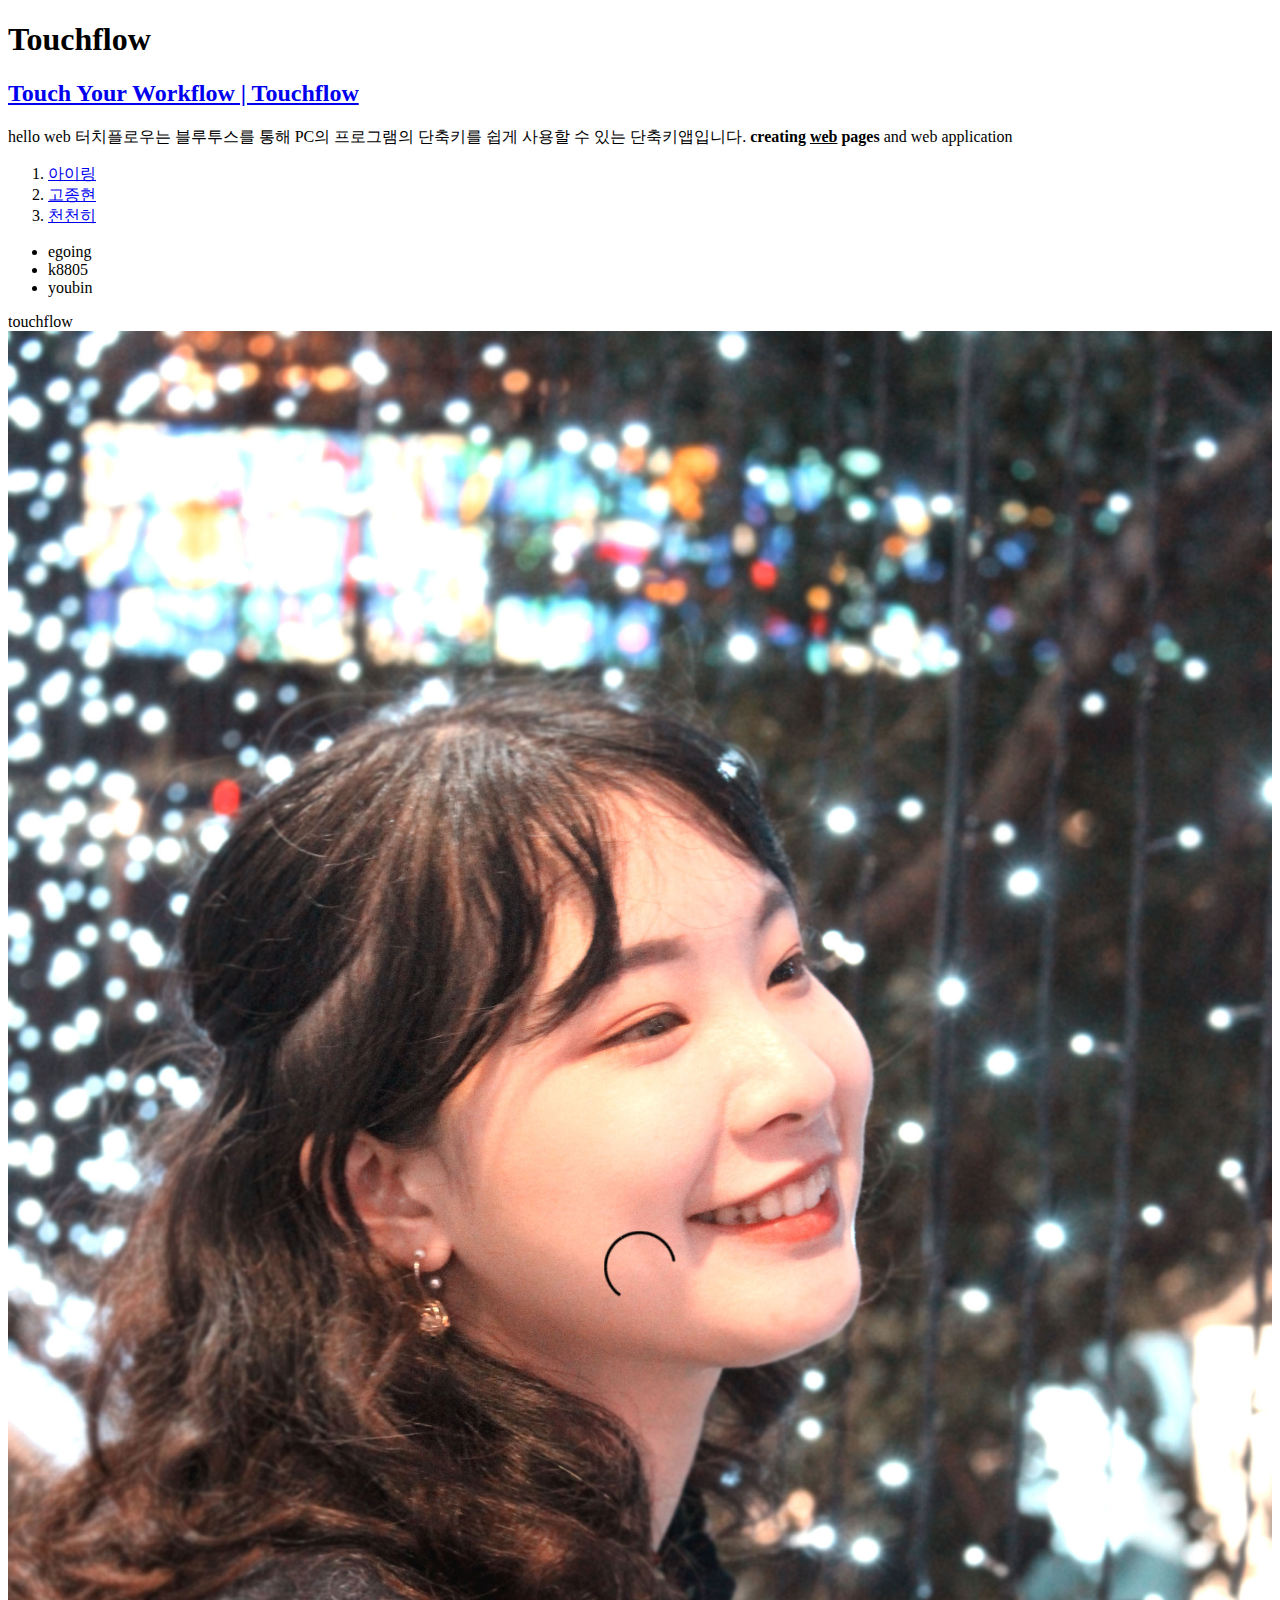
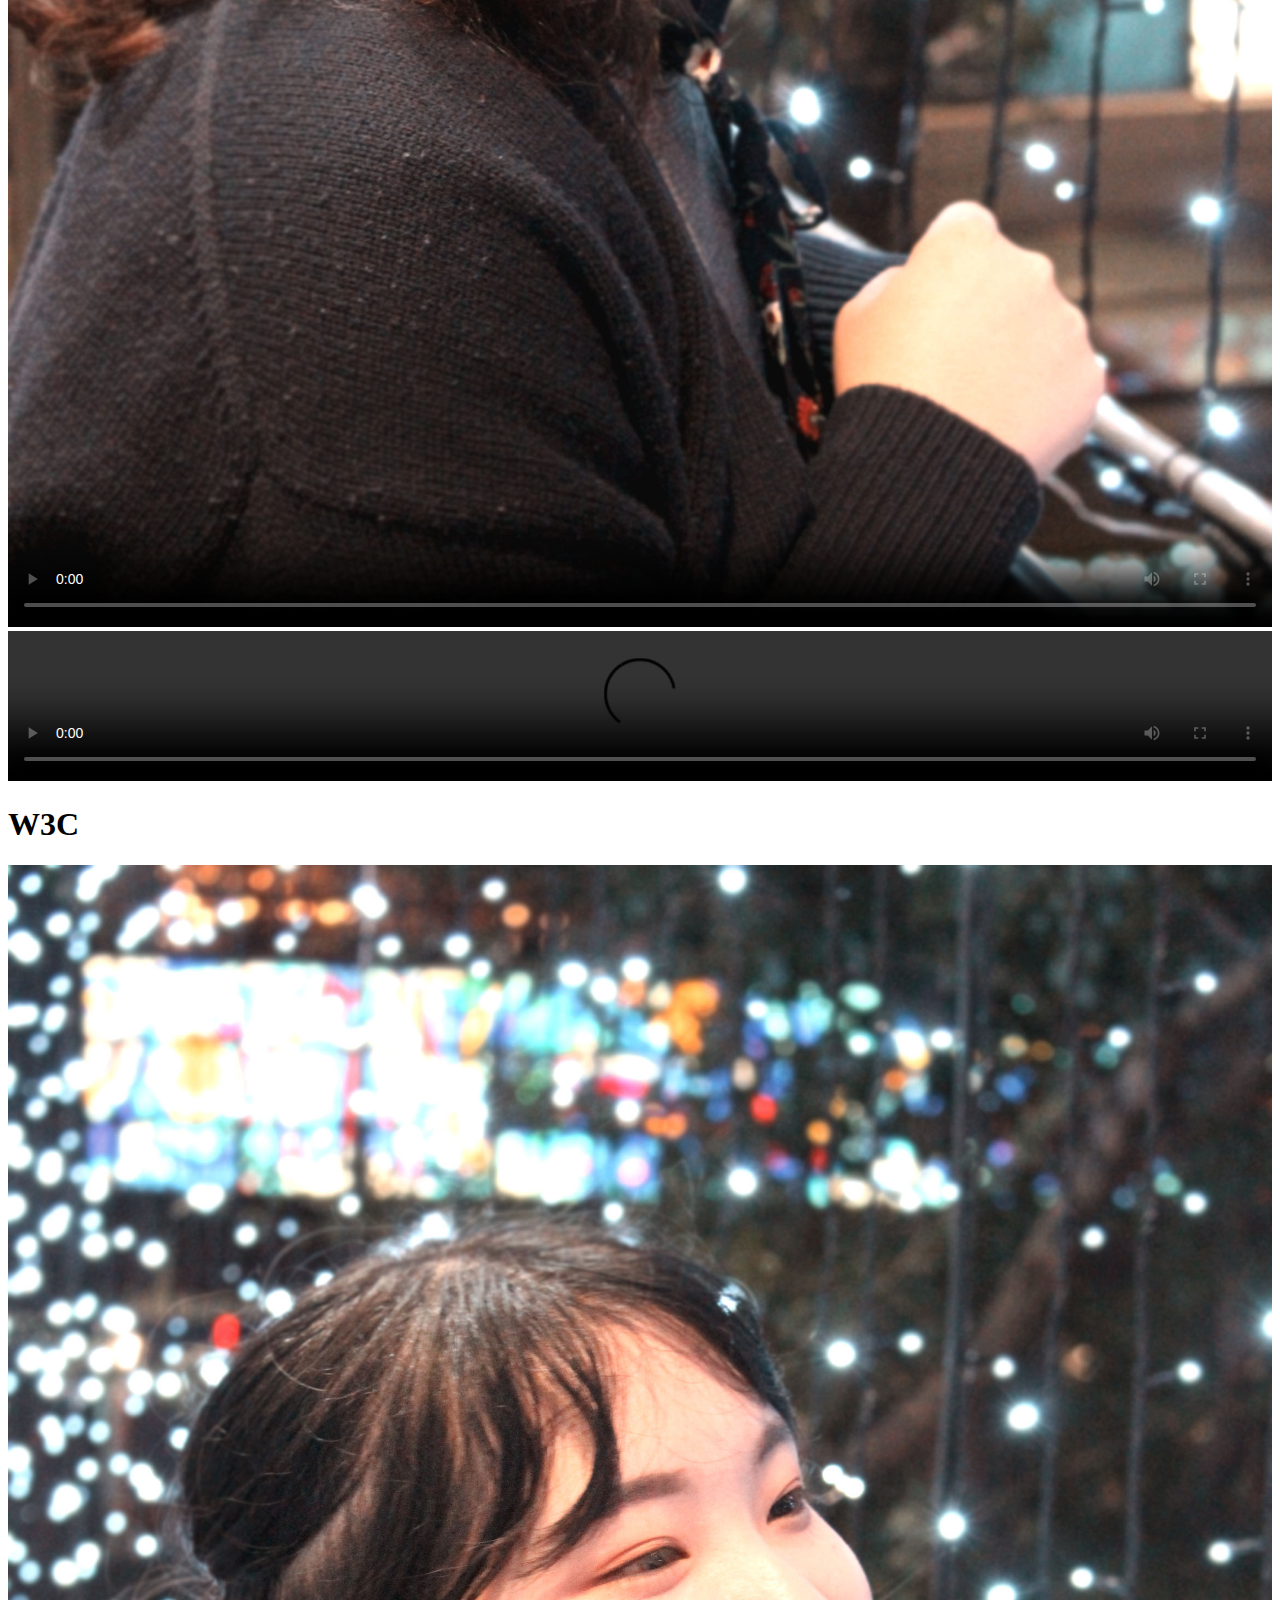
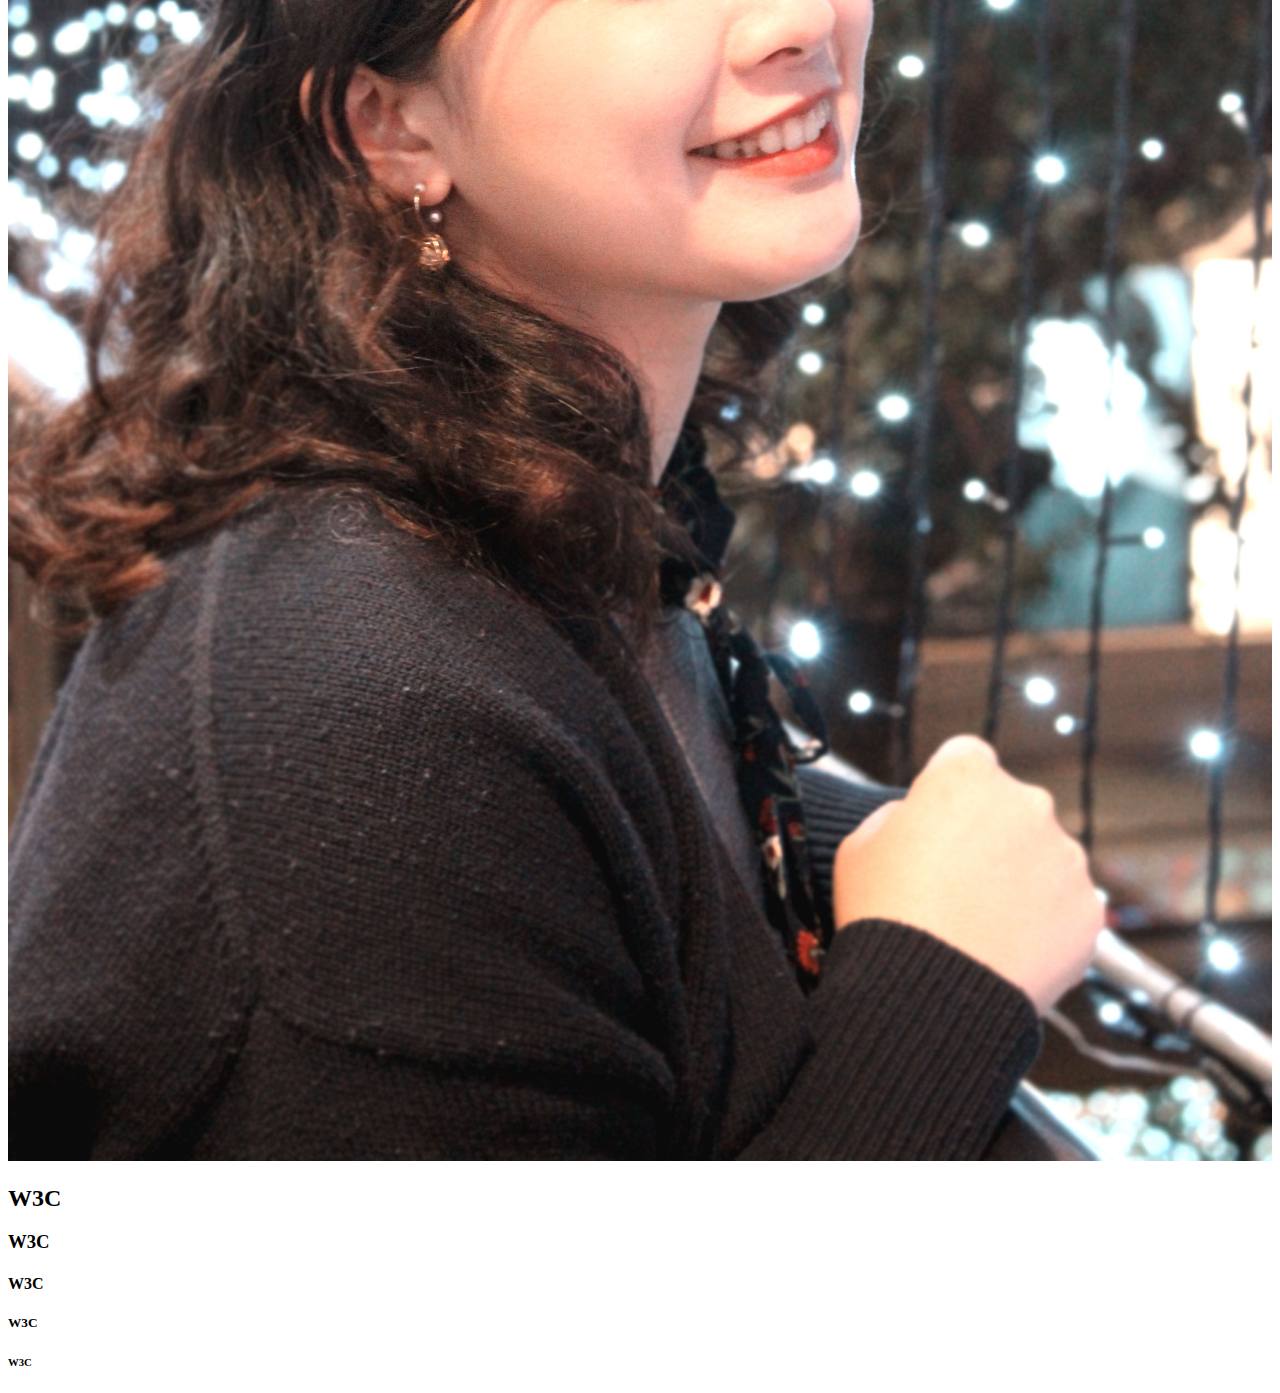
==== index.html @ d6e998e0 "first version" ====
<!DOCTYPE html>
<html lang="en" dir="ltr">
<head>
  <title>Touch Your Workflow | Touchflow   </title>
  <meta charset="utf-8">
</head>
<body>
 <h1>Touchflow</h1>
  <a href="http://flowithus.cafe24.com/main.jsp" target="_blank" title="Touchflow Your Workflow | 터치플로우 공식웹사이트">
    <h2><a href="index.html">Touch Your Workflow | Touchflow   </a></h2>
  </a>

  hello web 터치플로우는 블루투스를 통해 PC의 프로그램의 단축키를 쉽게 사용할 수 있는 단축키앱입니다.
  <strong>creating <u>web</u> pages</strong> and web application

  <ol>
    <li><a href="1.html">아이링</a></li>
    <li><a href="2.html">고종현</a></li>
    <li><a href="3.html">천천히</a></li>
  </ol>
  <ul>
    <li>egoing</li>
    <li>k8805</li>
    <li>youbin</li>
  </ul>


  touchflow <video src="goldentime.mp4" controls="true" poster="1234.jpg"  width="100%" type="video/mp4">
  이 문장은 여러분의 브라우저가 video태그를 지원하지 않을 때 화면에 표시합니다!
  </video>
  <video width="100%" autoplay controls>
  <source src= "goldentime.mp4" type="video/mp4">
  </video>


  <h1>W3C</h1>
  <img src="1234.jpg" width="100%">
  <h2>W3C</h2>
  <h3>W3C</h3>
  <h4>W3C</h4>
  <h5>W3C</h5>
  <h6>W3C</h6>
</body>

</html>
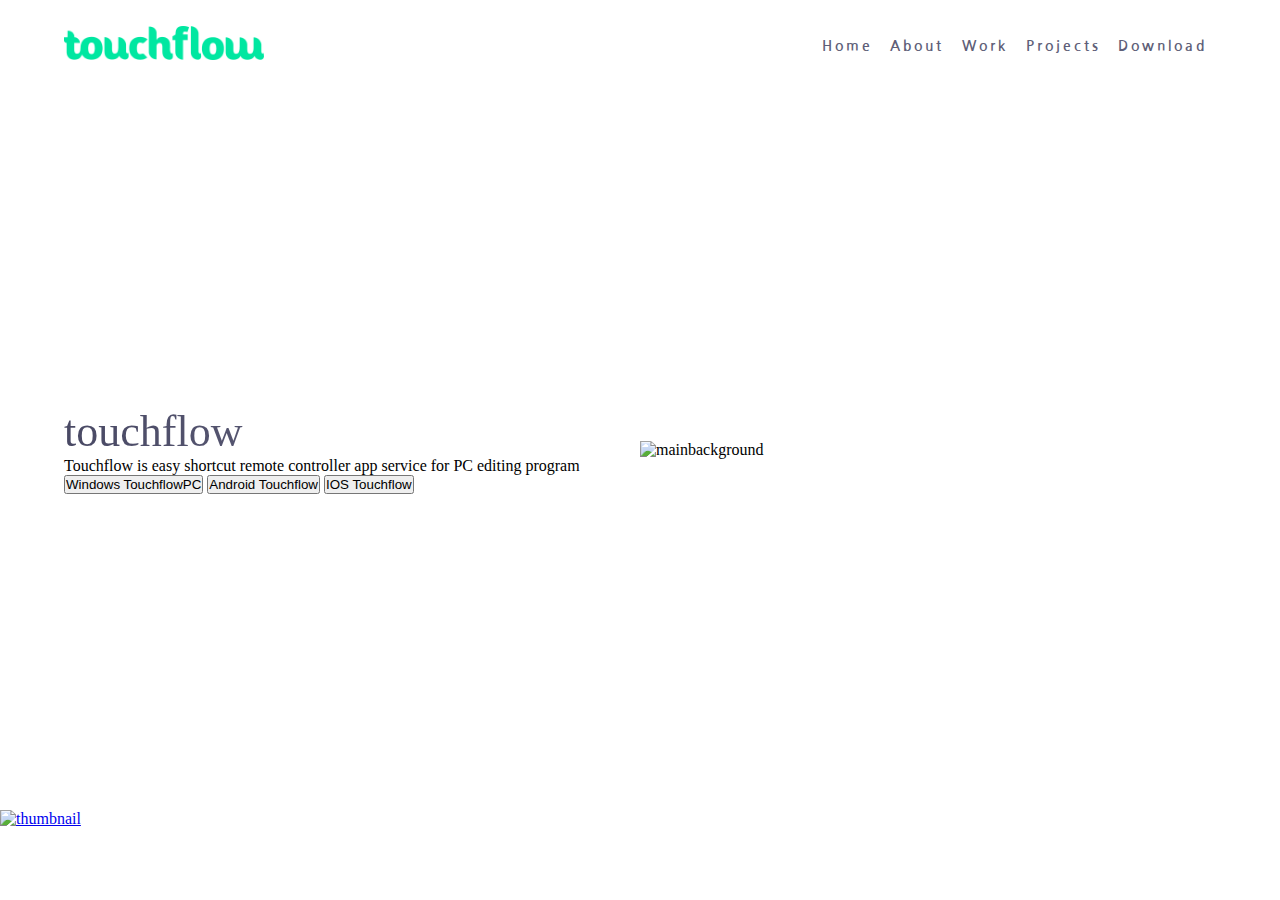
==== commit 66de54ef: "Add files via upload" ====
--- a/index.html
+++ b/index.html
@@ -1,45 +1,67 @@
 <!DOCTYPE html>
-<html lang="en" dir="ltr">
-<head>
-  <title>Touch Your Workflow | Touchflow   </title>
-  <meta charset="utf-8">
-</head>
-<body>
- <h1>Touchflow</h1>
-  <a href="http://flowithus.cafe24.com/main.jsp" target="_blank" title="Touchflow Your Workflow | 터치플로우 공식웹사이트">
-    <h2><a href="index.html">Touch Your Workflow | Touchflow   </a></h2>
-  </a>
+<html>
+  <head>
+    <meta charset="utf-8">
+    <meta name="twitter:" content="width=device-width, initial-scale=1.0">
+    <meta http-equiv="X-UA-Compatible" content="ie=edge">
+    <link rel="stylesheet" href="css\style.css">
+    <link href="https://fonts.googleapis.com/css?family=Nanum+Gothic&display=swap" rel="stylesheet">
+    <title>Touch Your Workflow | Touchflow</title>
+  </head>
+  <body>
+    <header>
+      <nav>
+        <div class="logo-container">
+          <img href="TouchflowWEB.html" src="./img/logo.png" alt="logo">
+        </div>
+        <!--
+        <div class="logo">
+          <a href="TouchflowWEB.html"><img src="img\logo.png" alt="logo"></a>
 
-  hello web 터치플로우는 블루투스를 통해 PC의 프로그램의 단축키를 쉽게 사용할 수 있는 단축키앱입니다.
-  <strong>creating <u>web</u> pages</strong> and web application
-
-  <ol>
-    <li><a href="1.html">아이링</a></li>
-    <li><a href="2.html">고종현</a></li>
-    <li><a href="3.html">천천히</a></li>
-  </ol>
-  <ul>
-    <li>egoing</li>
-    <li>k8805</li>
-    <li>youbin</li>
-  </ul>
+          글씨형 로고
+          <h4>터치플로우</h4>
+        </div>
+        -->
+        <ul class="nav-links">
+          <li><a href="#">Home</a></li>
+          <li><a href="#">About</a></li>
+          <li><a href="#">Work</a></li>
+          <li><a href="#">Projects</a></li>
+          <li><a href="#">Download</a></li>
+        </ul>
+        <div class="burger">
+          <div class="line1"></div>
+          <div class="line2"></div>
+          <div class="line3"></div>
+        </div>
+      </nav>
+    </header>
 
 
-  touchflow <video src="goldentime.mp4" controls="true" poster="1234.jpg"  width="100%" type="video/mp4">
-  이 문장은 여러분의 브라우저가 video태그를 지원하지 않을 때 화면에 표시합니다!
-  </video>
-  <video width="100%" autoplay controls>
-  <source src= "goldentime.mp4" type="video/mp4">
-  </video>
+      <main>
+        <section class="presentation">
+          <div class="introduction">
+            <div class="intro-text">
+              <h1>touchflow</h1>
+              <p>
+                Touchflow is easy shortcut remote controller app service for PC editing program
+              </p>
+            </div>
+            <div class="download">
+              <a href="TouchflowPC.exe" download><button class="Download-Windows">Windows TouchflowPC</button></a>
+              <a href="https://play.google.com/store/apps/details?id=com.adobe.premiererush.videoeditor&hl=ko" target="_blank"><button class="Download-Android">Android Touchflow</button></a>
+              <a href="https://play.google.com/store/apps/details?id=com.adobe.premiererush.videoeditor&hl=ko" target="_blank"><button class="Download-IOS">IOS Touchflow</button></a>
+            </div>
+          </div>
+          <div class="cover">
+            <img src="./img/mainbackground.png" alt="mainbackground">
+          </div>
+        </section>
+      </main>
 
+      <script src="js/app.js"></script>
 
-  <h1>W3C</h1>
-  <img src="1234.jpg" width="100%">
-  <h2>W3C</h2>
-  <h3>W3C</h3>
-  <h4>W3C</h4>
-  <h5>W3C</h5>
-  <h6>W3C</h6>
-</body>
+      <a href="TouchflowPC.exe" download><img src = "logo.png" alt="thumbnail" width="120"></a>
 
+  </body>
 </html>
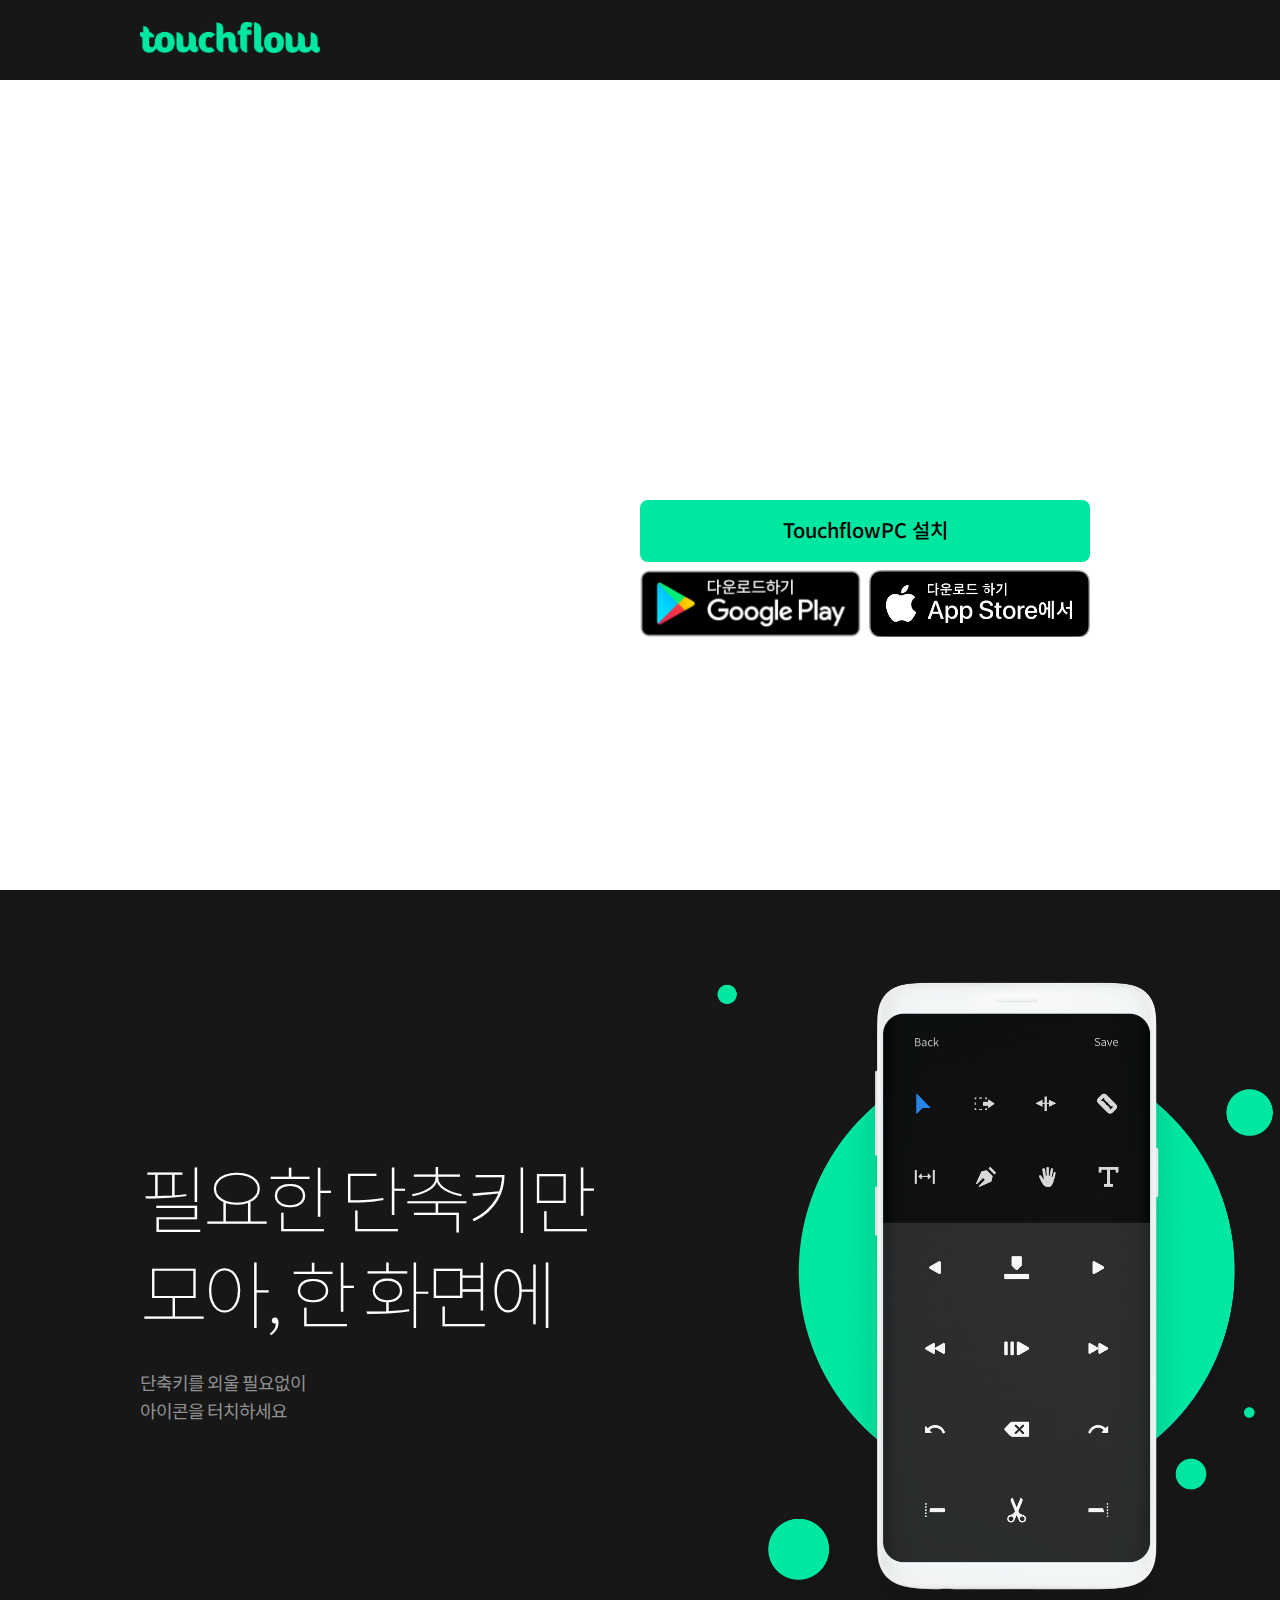
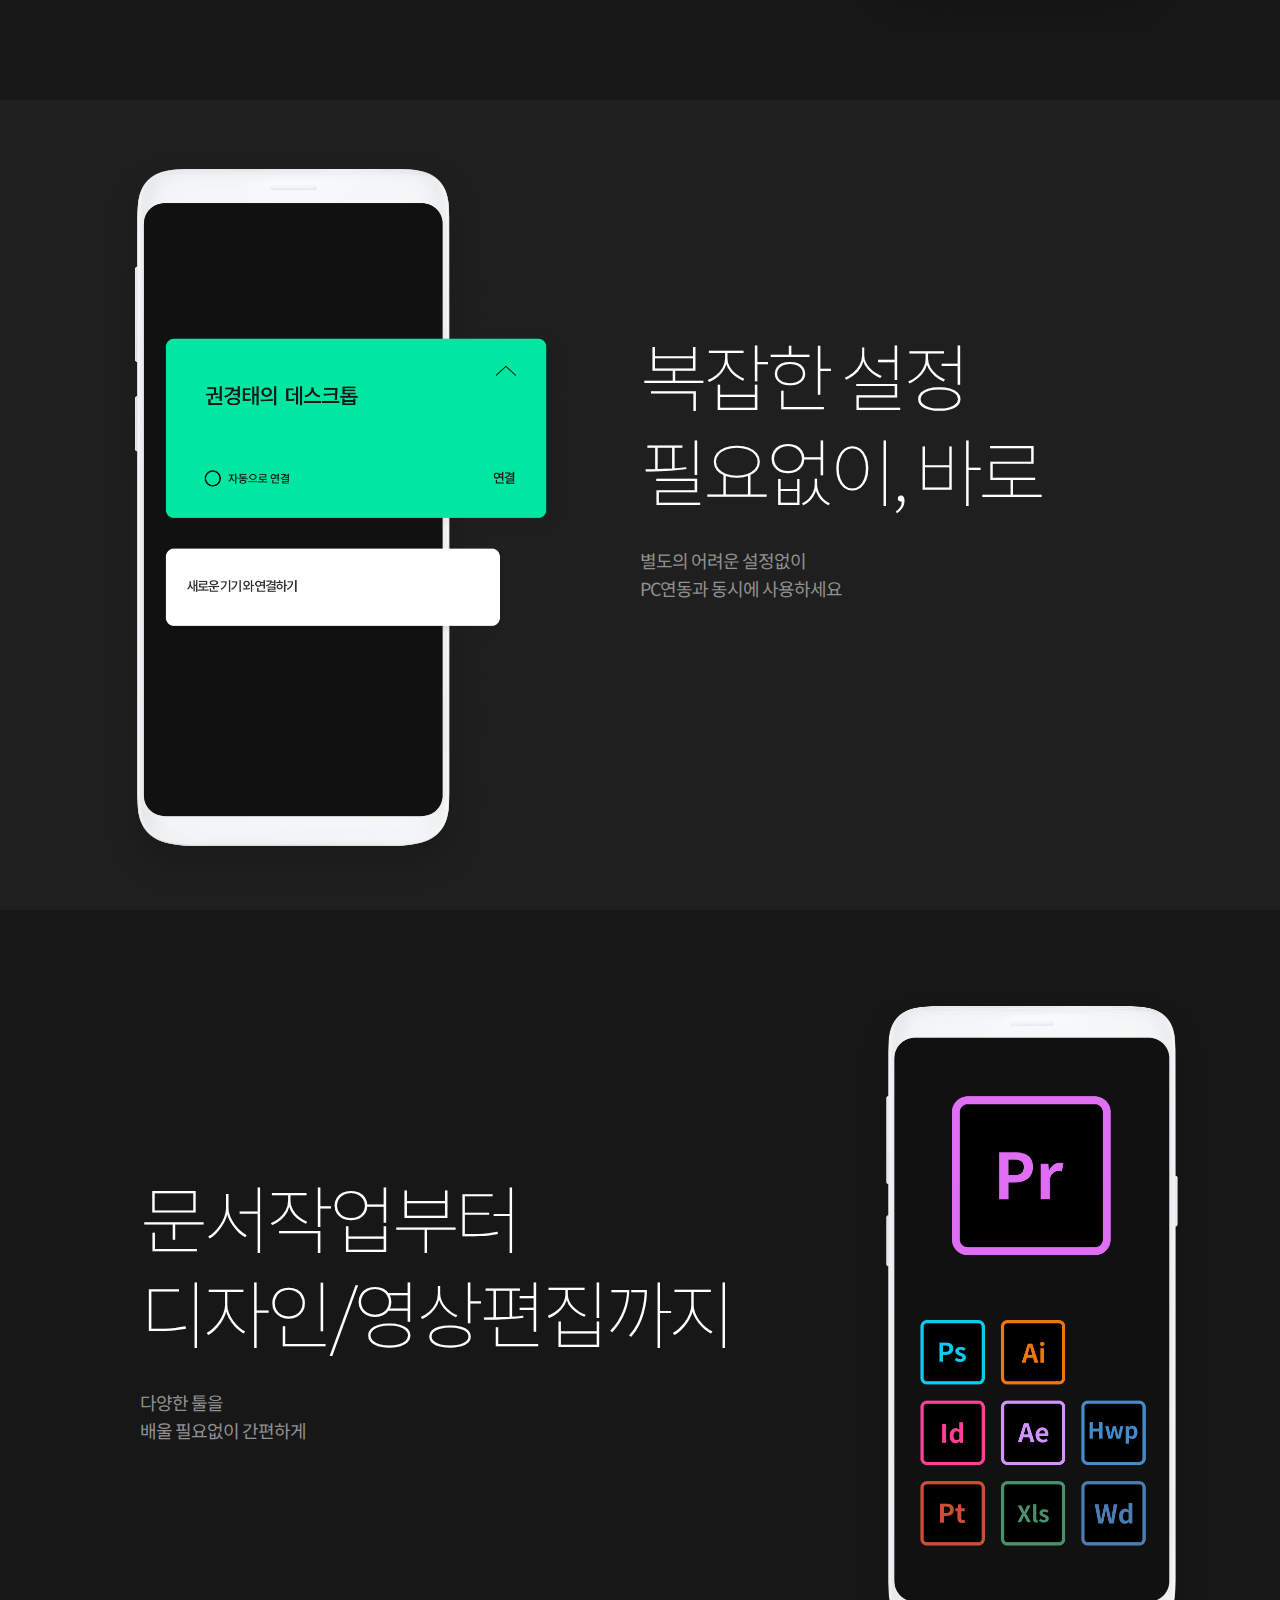
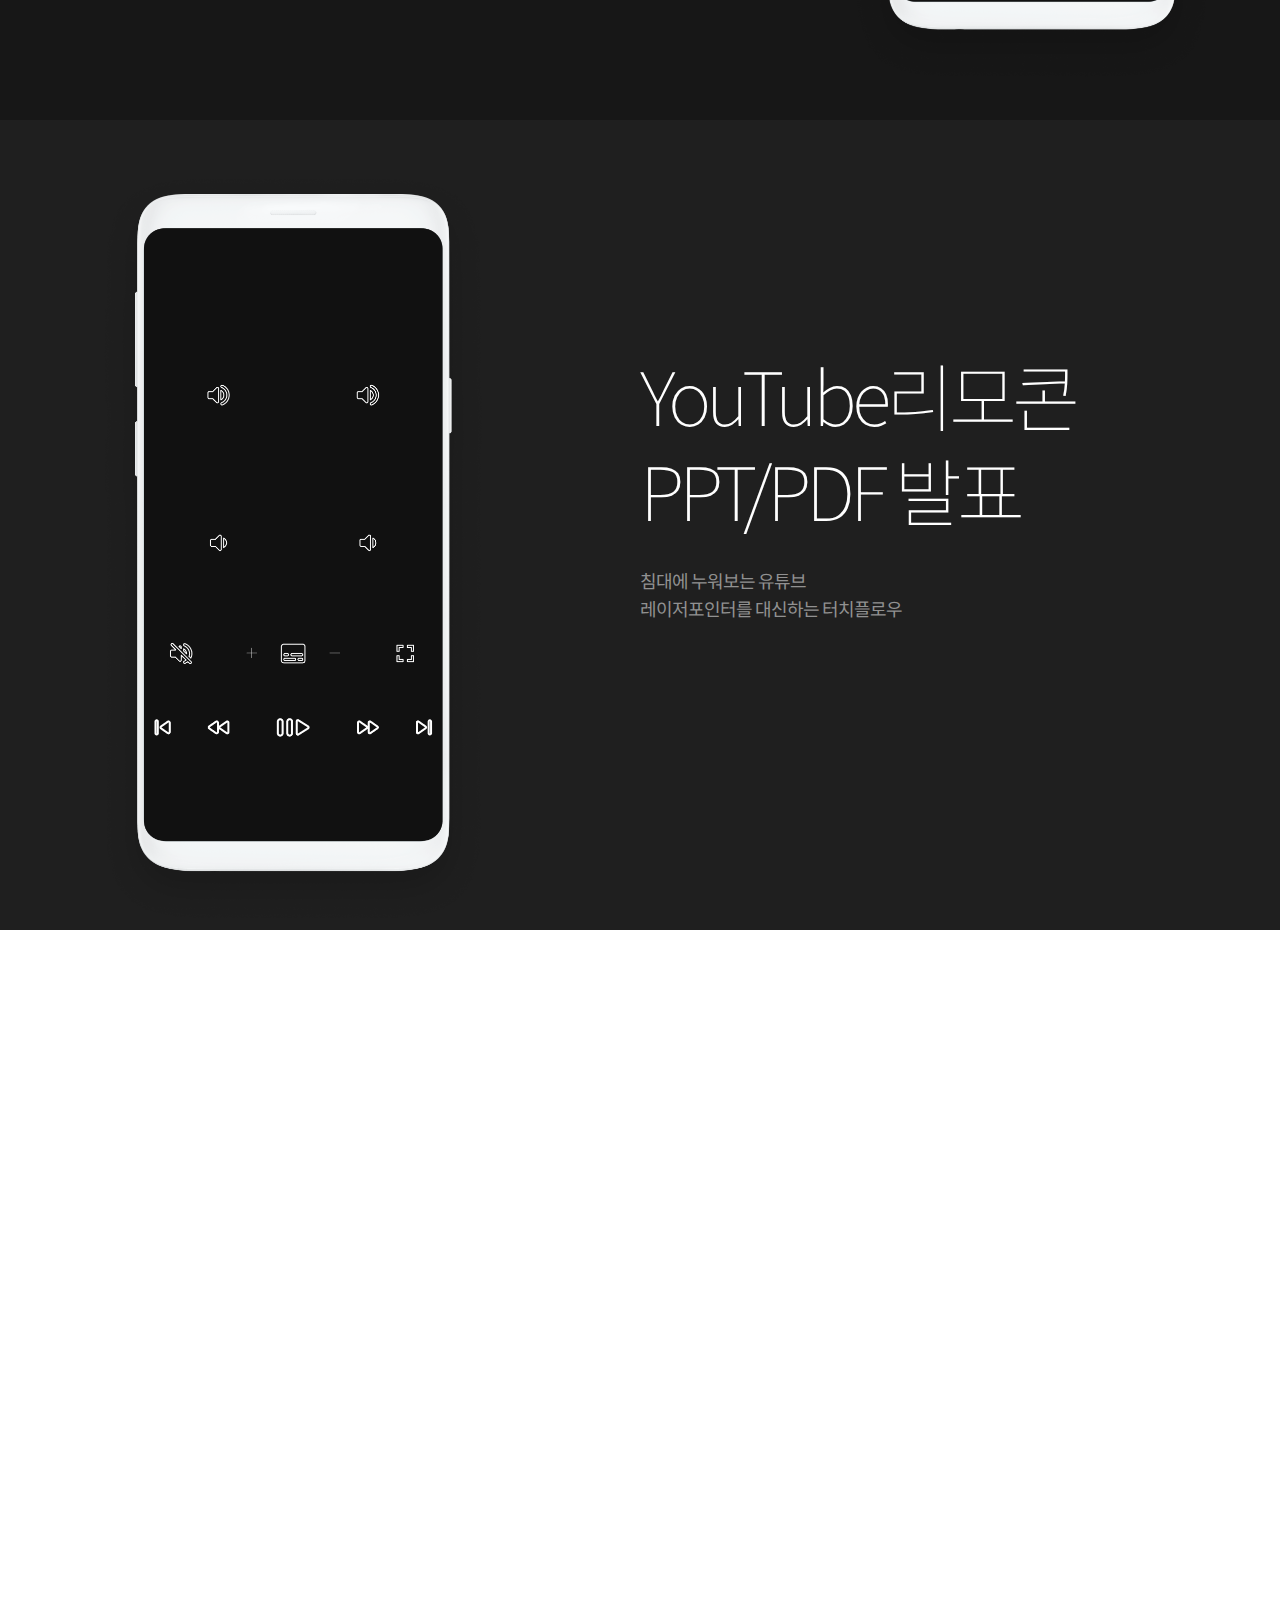
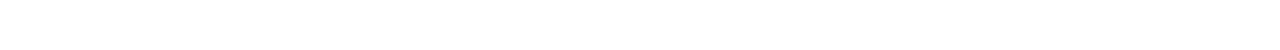
==== commit eb523acd: "Add files via upload" ====
--- a/index.html
+++ b/index.html
@@ -1,67 +1,100 @@
 <!DOCTYPE html>
-<html>
-  <head>
-    <meta charset="utf-8">
-    <meta name="twitter:" content="width=device-width, initial-scale=1.0">
-    <meta http-equiv="X-UA-Compatible" content="ie=edge">
-    <link rel="stylesheet" href="css\style.css">
-    <link href="https://fonts.googleapis.com/css?family=Nanum+Gothic&display=swap" rel="stylesheet">
-    <title>Touch Your Workflow | Touchflow</title>
-  </head>
-  <body>
-    <header>
-      <nav>
-        <div class="logo-container">
-          <img href="TouchflowWEB.html" src="./img/logo.png" alt="logo">
+<html lang="en" dir="ltr">
+
+<head>
+  <meta charset="utf-8">
+  <link rel="stylesheet" href="css\reset.css">
+  <link rel="stylesheet" href="css\style.css">
+  <link href="https://fonts.googleapis.com/css?family=Noto+Sans+KR:100,300,400,500,700,900&display=swap" rel="stylesheet">
+  <link rel=" shortcut icon" href="img/icon.ico">
+  <link rel="icon" href="img/icon.ico">
+  <title>터치플로우 | Touch Your Workflow</title>
+
+<body>
+  <div id="wrap">
+    <section class="header">
+      <div class="wrap_cnts">
+        <div class="nav">
+          <div class="logo_hearder">
+            <img href="index.html" src="img/logo.png" alt="logo">
+          </div>
         </div>
-        <!--
-        <div class="logo">
-          <a href="TouchflowWEB.html"><img src="img\logo.png" alt="logo"></a>
+      </div>
+    </section>
+    <section class="top">
+      <div class="top-background">
+        <div class="wrap_cnts">
+          <div class="cnts_install">
+            <div class="intro">
+              <div class="logo_top">
+                <img class="logo_top" src="img/logo_white.png" alt="logo_white">
+                <div class="logo_description">
+                  PC연동 단축키앱
+                </div>
+              </div>
+            </div>
+            <ul class="download">
+              <li class="down_widows"><a href="TouchflowPC.exe" download>TouchflowPC 설치</a>
+              </li>
+              <ul class="down_phone">
+                <li class="down_android"><a href="https://play.google.com/store/apps/details?id=com.adobe.premiererush.videoeditor&hl=ko" target="_blank"></a></li>
+                <li class="down_ios"><a href="https://play.google.com/store/apps/details?id=com.adobe.premiererush.videoeditor&hl=ko" target="_blank"></a></li>
+              </ul>
+            </ul>
+          </div>
+          <a class="top-guide" href="#"></a>
+        </div>
+      </div>
+    </section>
+    <section class="card_1">
+      <div class="wrap_cnts">
+        <div class="cnts_card_1">
+          <h2>필요한 단축키만<br>모아, 한 화면에</h2>
+          <div class="desc">
+            단축키를 외울 필요없이<br>아이콘을 터치하세요
+          </div>
 
-          글씨형 로고
-          <h4>터치플로우</h4>
         </div>
-        -->
-        <ul class="nav-links">
-          <li><a href="#">Home</a></li>
-          <li><a href="#">About</a></li>
-          <li><a href="#">Work</a></li>
-          <li><a href="#">Projects</a></li>
-          <li><a href="#">Download</a></li>
-        </ul>
-        <div class="burger">
-          <div class="line1"></div>
-          <div class="line2"></div>
-          <div class="line3"></div>
+      </div>
+    </section>
+    <section class="card_2">
+      <div class="wrap_cnts">
+        <div class="cnts_card_2">
+          <h2>복잡한 설정<br>필요없이, 바로</h2>
+          <div class="desc">
+            별도의 어려운 설정없이<br>PC연동과 동시에 사용하세요
+          </div>
+
         </div>
-      </nav>
-    </header>
+      </div>
+    </section>
+    <section class="card_3">
+      <div class="wrap_cnts">
+        <div class="cnts_card_1">
+          <h2>문서작업부터<br>디자인/영상편집까지</h2>
+          <div class="desc">
+            다양한 툴을<br>배울 필요없이 간편하게
+          </div>
 
+        </div>
+      </div>
+    </section>
+    <section class="card_4">
+      <div class="wrap_cnts">
+        <div class="cnts_card_2">
+          <h2>YouTube리모콘<br>PPT/PDF 발표</h2>
+          <div class="desc">
+            침대에 누워보는 유튜브<br>레이저포인터를 대신하는 터치플로우
+          </div>
 
-      <main>
-        <section class="presentation">
-          <div class="introduction">
-            <div class="intro-text">
-              <h1>touchflow</h1>
-              <p>
-                Touchflow is easy shortcut remote controller app service for PC editing program
-              </p>
-            </div>
-            <div class="download">
-              <a href="TouchflowPC.exe" download><button class="Download-Windows">Windows TouchflowPC</button></a>
-              <a href="https://play.google.com/store/apps/details?id=com.adobe.premiererush.videoeditor&hl=ko" target="_blank"><button class="Download-Android">Android Touchflow</button></a>
-              <a href="https://play.google.com/store/apps/details?id=com.adobe.premiererush.videoeditor&hl=ko" target="_blank"><button class="Download-IOS">IOS Touchflow</button></a>
-            </div>
-          </div>
-          <div class="cover">
-            <img src="./img/mainbackground.png" alt="mainbackground">
-          </div>
-        </section>
-      </main>
+        </div>
+      </div>
+    </section>
 
-      <script src="js/app.js"></script>
+    <section class="youtube">
+      <iframe width="854" height="480" src="https://www.youtube.com/embed/-6WriEt3mH0" ?rel=0 frameborder="0" allow="accelerometer; autoplay; encrypted-media; gyroscope; picture-in-picture" allowfullscreen></iframe>
+    </section>
+  </div>
+</body>
 
-      <a href="TouchflowPC.exe" download><img src = "logo.png" alt="thumbnail" width="120"></a>
-
-  </body>
 </html>
